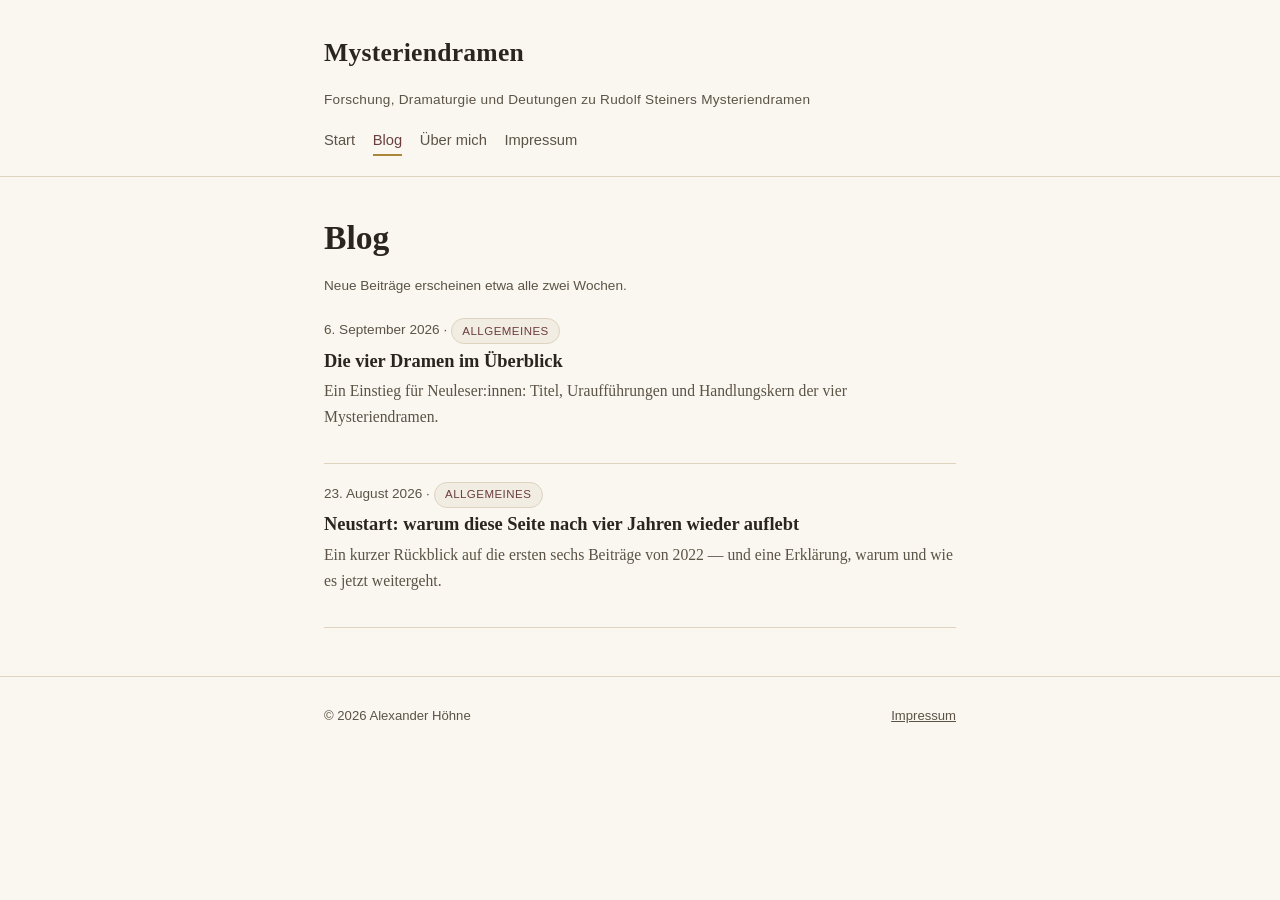
==== blog/index.html @ e074fc0d "Grundgerüst_20260823" ====
<!doctype html>
<html lang="de">
<head>
<meta charset="utf-8">
<meta name="viewport" content="width=device-width, initial-scale=1">
<title>Blog — Mysteriendramen</title>
<meta name="description" content="Alle Beiträge zu Rudolf Steiners Mysteriendramen: Forschung, Kontext, Dramaturgie.">
<link rel="stylesheet" href="/assets/css/style.css">
</head>
<body>

<header class="site-header">
  <div class="wrap">
    <a class="brand" href="/">Mysteriendramen</a>
    <div class="tagline">Forschung, Dramaturgie und Deutungen zu Rudolf Steiners Mysteriendramen</div>
    <nav class="site-nav">
      <a href="/">Start</a>
      <a href="/blog/" aria-current="page">Blog</a>
      <a href="/ueber-mich.html">Über mich</a>
      <a href="/impressum.html">Impressum</a>
    </nav>
  </div>
</header>

<main>
  <div class="wrap">

    <h1>Blog</h1>
    <p class="meta">Neue Beiträge erscheinen etwa alle zwei Wochen.</p>

    <ul class="post-list">
      <!-- Neuester Beitrag zuoberst; beim Hinzufügen eines neuen Posts hier einen <li>-Block einfügen -->
      <li>
        <div class="meta">6. September 2026 &middot; <span class="tag">Allgemeines</span></div>
        <h2><a href="/blog/2026-09-06-vier-dramen-ueberblick.html">Die vier Dramen im Überblick</a></h2>
        <p class="post-excerpt">Ein Einstieg für Neuleser:innen: Titel, Uraufführungen und Handlungskern der vier Mysteriendramen.</p>
      </li>
      <li>
        <div class="meta">23. August 2026 &middot; <span class="tag">Allgemeines</span></div>
        <h2><a href="/blog/2026-08-23-neustart.html">Neustart: warum diese Seite nach vier Jahren wieder auflebt</a></h2>
        <p class="post-excerpt">Ein kurzer Rückblick auf die ersten sechs Beiträge von 2022 — und eine Erklärung, warum und wie es jetzt weitergeht.</p>
      </li>
    </ul>

  </div>
</main>

<footer class="site-footer">
  <div class="wrap">
    <span>© 2026 Alexander Höhne</span>
    <a href="/impressum.html">Impressum</a>
  </div>
</footer>

</body>
</html>
---- assets/css/style.css ----
/* mysteriendramen.ch — Basisstile
   Mobile-first, responsive, keine externen Abhängigkeiten. */

:root {
  --bg: #faf7f1;
  --bg-raised: #f2ede2;
  --ink: #2a251e;
  --ink-soft: #5b5346;
  --rule: #ddd3bf;
  --accent: #6b3f3f;
  --accent-soft: #a9863a;
  --link: #3b4a5a;
  --max-width: 42rem;
  --font-serif: Georgia, 'Iowan Old Style', 'Palatino Linotype', 'Book Antiqua', 'PT Serif', serif;
  --font-sans: -apple-system, BlinkMacSystemFont, 'Segoe UI', Roboto, Helvetica, Arial, sans-serif;
}

@media (prefers-color-scheme: dark) {
  :root {
    --bg: #1c1a16;
    --bg-raised: #262319;
    --ink: #ece6d9;
    --ink-soft: #b9b0a0;
    --rule: #3a352a;
    --accent: #d18a8a;
    --accent-soft: #d9b673;
    --link: #9db1c9;
  }
}

* { box-sizing: border-box; }

html {
  -webkit-text-size-adjust: 100%;
}

body {
  margin: 0;
  background: var(--bg);
  color: var(--ink);
  font-family: var(--font-serif);
  font-size: clamp(1rem, 0.94rem + 0.3vw, 1.125rem);
  line-height: 1.65;
  text-rendering: optimizeLegibility;
}

.wrap {
  max-width: var(--max-width);
  margin: 0 auto;
  padding: 0 1.25rem;
}

/* Header */
header.site-header {
  border-bottom: 1px solid var(--rule);
  padding: 2rem 0 1.25rem;
}

header.site-header .wrap {
  display: flex;
  flex-direction: column;
  gap: 0.9rem;
}

.brand {
  font-family: var(--font-serif);
  font-size: 1.6rem;
  font-weight: 700;
  letter-spacing: 0.01em;
  color: var(--ink);
  text-decoration: none;
}

.tagline {
  font-family: var(--font-sans);
  font-size: 0.85rem;
  color: var(--ink-soft);
  letter-spacing: 0.02em;
}

nav.site-nav {
  font-family: var(--font-sans);
  font-size: 0.92rem;
  display: flex;
  flex-wrap: wrap;
  gap: 0.35rem 1.1rem;
}

nav.site-nav a {
  color: var(--ink-soft);
  text-decoration: none;
  padding: 0.15rem 0;
  border-bottom: 2px solid transparent;
}

nav.site-nav a:hover,
nav.site-nav a[aria-current="page"] {
  color: var(--accent);
  border-bottom-color: var(--accent-soft);
}

/* Main content */
main {
  padding: 2.5rem 0 3rem;
}

main .wrap > * + * {
  margin-top: 1.15em;
}

h1, h2, h3 {
  font-family: var(--font-serif);
  line-height: 1.25;
  color: var(--ink);
}

h1 { font-size: clamp(1.6rem, 1.4rem + 1vw, 2.1rem); margin: 0 0 0.4em; }
h2 { font-size: clamp(1.25rem, 1.15rem + 0.5vw, 1.5rem); margin-top: 1.8em; }
h3 { font-size: 1.1rem; margin-top: 1.4em; }

p { margin: 1em 0; }

a { color: var(--link); }
a:hover { color: var(--accent); }

blockquote {
  margin: 1.5em 0;
  padding: 0.2em 1.2em;
  border-left: 3px solid var(--accent-soft);
  color: var(--ink-soft);
  font-style: italic;
}

.meta {
  font-family: var(--font-sans);
  font-size: 0.85rem;
  color: var(--ink-soft);
}

.tag {
  display: inline-block;
  font-family: var(--font-sans);
  font-size: 0.72rem;
  letter-spacing: 0.04em;
  text-transform: uppercase;
  color: var(--accent);
  background: var(--bg-raised);
  border: 1px solid var(--rule);
  border-radius: 999px;
  padding: 0.15rem 0.65rem;
  margin: 0 0.35rem 0.35rem 0;
}

hr.rule {
  border: none;
  border-top: 1px solid var(--rule);
  margin: 2.5rem 0;
}

/* Blog archive list */
.post-list {
  list-style: none;
  margin: 0;
  padding: 0;
}

.post-list li {
  padding: 1.1rem 0;
  border-bottom: 1px solid var(--rule);
}

.post-list li:first-child { padding-top: 0; }

.post-list h2 {
  margin: 0 0 0.25rem;
  font-size: 1.15rem;
}

.post-list h2 a {
  text-decoration: none;
  color: var(--ink);
}

.post-list h2 a:hover { color: var(--accent); }

.post-excerpt {
  color: var(--ink-soft);
  font-size: 0.98rem;
  margin-top: 0.35rem;
}

/* Footer */
footer.site-footer {
  border-top: 1px solid var(--rule);
  padding: 1.75rem 0 2.5rem;
  font-family: var(--font-sans);
  font-size: 0.82rem;
  color: var(--ink-soft);
}

footer.site-footer a { color: var(--ink-soft); }
footer.site-footer a:hover { color: var(--accent); }

footer.site-footer .wrap {
  display: flex;
  flex-wrap: wrap;
  gap: 0.5rem 1.25rem;
  justify-content: space-between;
  align-items: baseline;
}

/* Small screens: tighten padding a touch further down */
@media (max-width: 22em) {
  .wrap { padding: 0 1rem; }
}

/* Wider screens: a touch more breathing room, not a wider column
   (keeps line length readable) */
@media (min-width: 60em) {
  header.site-header, main, footer.site-footer {
    padding-left: 0;
  }
}
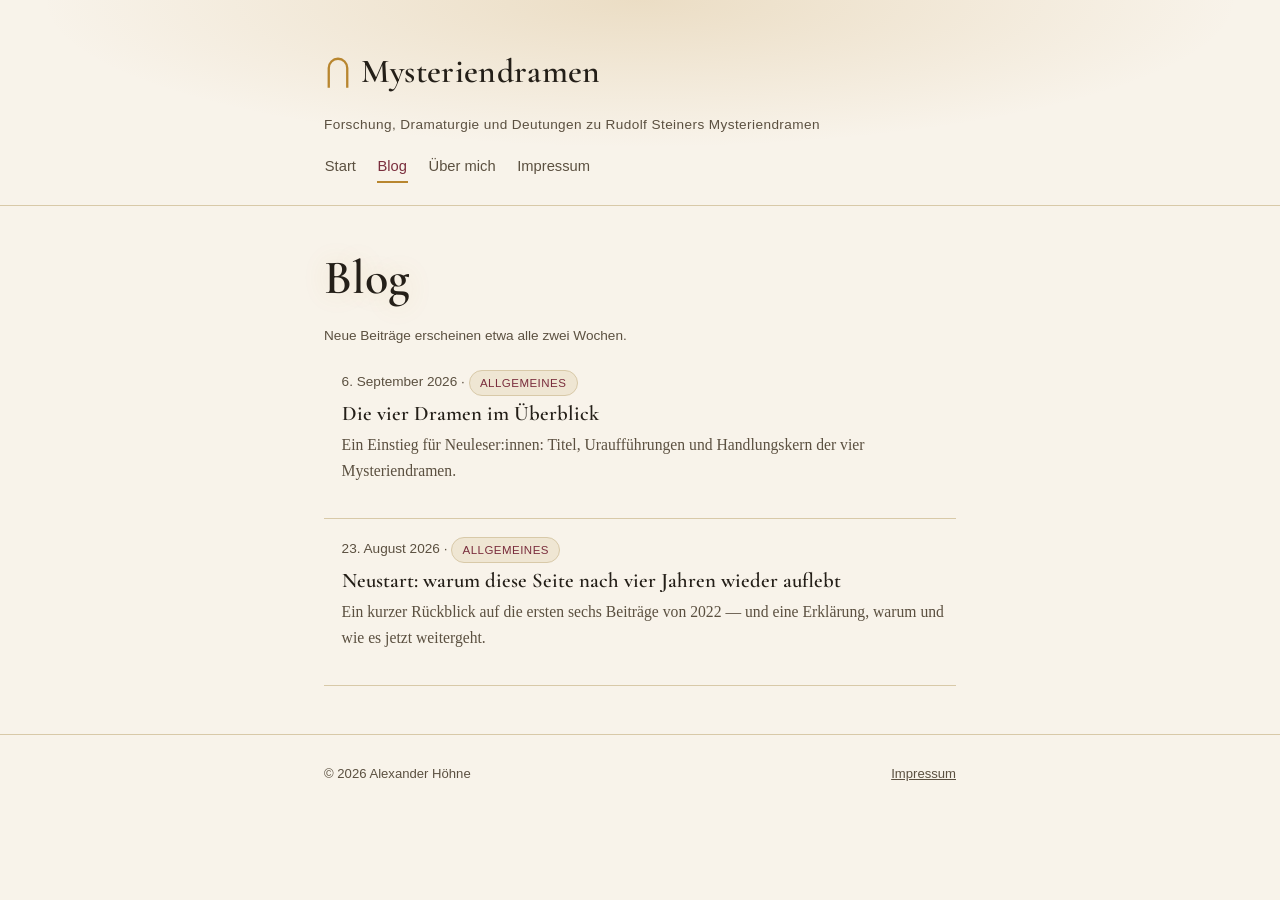
==== commit 0824a95a: "Uodate_Design_20260823" ====
--- a/blog/index.html
+++ b/blog/index.html
@@ -5,6 +5,9 @@
 <meta name="viewport" content="width=device-width, initial-scale=1">
 <title>Blog — Mysteriendramen</title>
 <meta name="description" content="Alle Beiträge zu Rudolf Steiners Mysteriendramen: Forschung, Kontext, Dramaturgie.">
+<link rel="preconnect" href="https://fonts.googleapis.com">
+<link rel="preconnect" href="https://fonts.gstatic.com" crossorigin>
+<link href="https://fonts.googleapis.com/css2?family=Cormorant+Garamond:ital,wght@0,500;0,600;0,700;1,600&display=swap" rel="stylesheet">
 <link rel="stylesheet" href="/assets/css/style.css">
 </head>
 <body>
--- a/assets/css/style.css
+++ b/assets/css/style.css
@@ -1,38 +1,45 @@
-/* mysteriendramen.ch — Basisstile
-   Mobile-first, responsive, keine externen Abhängigkeiten. */
+/* mysteriendramen.ch — Basisstile, v2
+   Mobile-first, responsive. Motive: Schwelle/Portal, Spiegel/Symmetrie,
+   Morgenlicht ("Der Sonne Licht durchflutet"). Ein externer Font (Google
+   Fonts) für die Display-Überschriften, sonst keine Abhängigkeiten. */
 
 :root {
-  --bg: #faf7f1;
-  --bg-raised: #f2ede2;
-  --ink: #2a251e;
-  --ink-soft: #5b5346;
-  --rule: #ddd3bf;
-  --accent: #6b3f3f;
-  --accent-soft: #a9863a;
-  --link: #3b4a5a;
+  --bg: #f8f3ea;
+  --bg-raised: #efe6d3;
+  --ink: #241f18;
+  --ink-soft: #5b5040;
+  --rule: #d8c9a8;
+  --accent: #7a2e3d;
+  --accent-soft: #b8862f;
+  --accent-2: #3f3a68;
+  --link: #35476b;
+  --glow: rgba(184, 134, 47, 0.20);
   --max-width: 42rem;
   --font-serif: Georgia, 'Iowan Old Style', 'Palatino Linotype', 'Book Antiqua', 'PT Serif', serif;
+  --font-display: 'Cormorant Garamond', Georgia, 'Palatino Linotype', serif;
   --font-sans: -apple-system, BlinkMacSystemFont, 'Segoe UI', Roboto, Helvetica, Arial, sans-serif;
+  --portal-glyph: url("data:image/svg+xml,%3Csvg xmlns='http://www.w3.org/2000/svg' viewBox='0 0 24 32'%3E%3Cpath d='M4 30 V13 A8 8 0 0 1 20 13 V30' fill='none' stroke='%23b8862f' stroke-width='2'/%3E%3C/svg%3E");
 }
 
 @media (prefers-color-scheme: dark) {
   :root {
-    --bg: #1c1a16;
-    --bg-raised: #262319;
-    --ink: #ece6d9;
-    --ink-soft: #b9b0a0;
-    --rule: #3a352a;
-    --accent: #d18a8a;
-    --accent-soft: #d9b673;
-    --link: #9db1c9;
+    --bg: #14111e;
+    --bg-raised: #1e1a2c;
+    --ink: #efe6d2;
+    --ink-soft: #bcae94;
+    --rule: #35304a;
+    --accent: #e08a9a;
+    --accent-soft: #e3b968;
+    --accent-2: #a99bf0;
+    --link: #a8b8dd;
+    --glow: rgba(227, 185, 104, 0.16);
+    --portal-glyph: url("data:image/svg+xml,%3Csvg xmlns='http://www.w3.org/2000/svg' viewBox='0 0 24 32'%3E%3Cpath d='M4 30 V13 A8 8 0 0 1 20 13 V30' fill='none' stroke='%23e3b968' stroke-width='2'/%3E%3C/svg%3E");
   }
 }
 
 * { box-sizing: border-box; }
 
-html {
-  -webkit-text-size-adjust: 100%;
-}
+html { -webkit-text-size-adjust: 100%; }
 
 body {
   margin: 0;
@@ -50,10 +57,15 @@
   padding: 0 1.25rem;
 }
 
-/* Header */
+a { color: var(--link); transition: color 0.2s ease; }
+a:hover { color: var(--accent); }
+
+/* Header: Morgenlicht-Verlauf hinter dem Titel */
 header.site-header {
+  position: relative;
+  background: radial-gradient(ellipse 65% 100% at 50% 0%, var(--glow), transparent 72%);
   border-bottom: 1px solid var(--rule);
-  padding: 2rem 0 1.25rem;
+  padding: 2.75rem 0 1.5rem;
 }
 
 header.site-header .wrap {
@@ -63,19 +75,30 @@
 }
 
 .brand {
-  font-family: var(--font-serif);
-  font-size: 1.6rem;
-  font-weight: 700;
+  display: inline-flex;
+  align-items: center;
+  gap: 0.5rem;
+  font-family: var(--font-display);
+  font-size: 2.1rem;
+  font-weight: 600;
   letter-spacing: 0.01em;
   color: var(--ink);
   text-decoration: none;
 }
 
+.brand::before {
+  content: "";
+  display: inline-block;
+  width: 0.85em;
+  height: 1.1em;
+  background: var(--portal-glyph) no-repeat center / contain;
+}
+
 .tagline {
   font-family: var(--font-sans);
   font-size: 0.85rem;
   color: var(--ink-soft);
-  letter-spacing: 0.02em;
+  letter-spacing: 0.03em;
 }
 
 nav.site-nav {
@@ -83,45 +106,56 @@
   font-size: 0.92rem;
   display: flex;
   flex-wrap: wrap;
-  gap: 0.35rem 1.1rem;
+  gap: 0.35rem 1.25rem;
 }
 
 nav.site-nav a {
+  position: relative;
   color: var(--ink-soft);
   text-decoration: none;
-  padding: 0.15rem 0;
-  border-bottom: 2px solid transparent;
+  padding: 0.2rem 0.05rem;
+}
+
+nav.site-nav a::after {
+  content: "";
+  position: absolute;
+  left: 50%;
+  right: 50%;
+  bottom: -2px;
+  height: 2px;
+  background: var(--accent-soft);
+  transition: left 0.25s ease, right 0.25s ease;
 }
 
 nav.site-nav a:hover,
-nav.site-nav a[aria-current="page"] {
-  color: var(--accent);
-  border-bottom-color: var(--accent-soft);
-}
+nav.site-nav a[aria-current="page"] { color: var(--accent); }
+
+nav.site-nav a:hover::after,
+nav.site-nav a[aria-current="page"]::after { left: 0; right: 0; }
 
 /* Main content */
-main {
-  padding: 2.5rem 0 3rem;
-}
-
-main .wrap > * + * {
-  margin-top: 1.15em;
-}
+main { padding: 2.75rem 0 3rem; }
+
+main .wrap > * + * { margin-top: 1.15em; }
 
 h1, h2, h3 {
-  font-family: var(--font-serif);
-  line-height: 1.25;
+  font-family: var(--font-display);
+  font-weight: 600;
+  line-height: 1.2;
   color: var(--ink);
 }
 
-h1 { font-size: clamp(1.6rem, 1.4rem + 1vw, 2.1rem); margin: 0 0 0.4em; }
-h2 { font-size: clamp(1.25rem, 1.15rem + 0.5vw, 1.5rem); margin-top: 1.8em; }
-h3 { font-size: 1.1rem; margin-top: 1.4em; }
+h1 {
+  font-size: clamp(2rem, 1.6rem + 2vw, 3rem);
+  margin: 0 0 0.35em;
+  text-shadow: 0 0 28px var(--glow);
+  animation: riseIn 0.7s ease both;
+}
+
+h2 { font-size: clamp(1.4rem, 1.25rem + 0.7vw, 1.75rem); margin-top: 1.9em; }
+h3 { font-size: 1.25rem; margin-top: 1.5em; }
 
 p { margin: 1em 0; }
-
-a { color: var(--link); }
-a:hover { color: var(--accent); }
 
 blockquote {
   margin: 1.5em 0;
@@ -149,45 +183,66 @@
   border-radius: 999px;
   padding: 0.15rem 0.65rem;
   margin: 0 0.35rem 0.35rem 0;
-}
-
+  transition: border-color 0.2s ease, color 0.2s ease;
+}
+
+/* Spiegel-Trenner: zwei sich spiegelnde Linien mit Rautenpunkt in der Mitte */
 hr.rule {
   border: none;
-  border-top: 1px solid var(--rule);
-  margin: 2.5rem 0;
+  height: 1px;
+  background: linear-gradient(to right, transparent, var(--rule) 18%, var(--rule) 82%, transparent);
+  margin: 3rem 0;
+  position: relative;
+}
+
+hr.rule::after {
+  content: "";
+  position: absolute;
+  top: 50%;
+  left: 50%;
+  width: 7px;
+  height: 7px;
+  background: var(--accent-soft);
+  transform: translate(-50%, -50%) rotate(45deg);
 }
 
 /* Blog archive list */
-.post-list {
-  list-style: none;
-  margin: 0;
-  padding: 0;
-}
+.post-list { list-style: none; margin: 0; padding: 0; }
 
 .post-list li {
-  padding: 1.1rem 0;
+  position: relative;
+  padding: 1.15rem 0 1.15rem 1.1rem;
   border-bottom: 1px solid var(--rule);
-}
-
-.post-list li:first-child { padding-top: 0; }
+  transition: background-color 0.2s ease;
+}
+
+.post-list li::before {
+  content: "";
+  position: absolute;
+  left: 0;
+  top: 0.4rem;
+  bottom: 0.4rem;
+  width: 3px;
+  background: var(--accent-soft);
+  transform: scaleY(0);
+  transform-origin: center;
+  transition: transform 0.25s ease;
+}
+
+.post-list li:hover { background: var(--bg-raised); }
+.post-list li:hover::before { transform: scaleY(1); }
+
+.post-list li:first-child { padding-top: 0.15rem; }
 
 .post-list h2 {
   margin: 0 0 0.25rem;
-  font-size: 1.15rem;
-}
-
-.post-list h2 a {
-  text-decoration: none;
-  color: var(--ink);
-}
-
+  font-size: 1.3rem;
+}
+
+.post-list h2 a { text-decoration: none; color: var(--ink); }
 .post-list h2 a:hover { color: var(--accent); }
 
-.post-excerpt {
-  color: var(--ink-soft);
-  font-size: 0.98rem;
-  margin-top: 0.35rem;
-}
+.post-excerpt { color: var(--ink-soft); font-size: 0.98rem; margin-top: 0.35rem; }
 
 /* Footer */
 footer.site-footer {
@@ -209,15 +264,15 @@
   align-items: baseline;
 }
 
-/* Small screens: tighten padding a touch further down */
+@keyframes riseIn {
+  from { opacity: 0; transform: translateY(10px); }
+  to { opacity: 1; transform: none; }
+}
+
+@media (prefers-reduced-motion: reduce) {
+  * { animation: none !important; transition: none !important; }
+}
+
 @media (max-width: 22em) {
   .wrap { padding: 0 1rem; }
 }
-
-/* Wider screens: a touch more breathing room, not a wider column
-   (keeps line length readable) */
-@media (min-width: 60em) {
-  header.site-header, main, footer.site-footer {
-    padding-left: 0;
-  }
-}
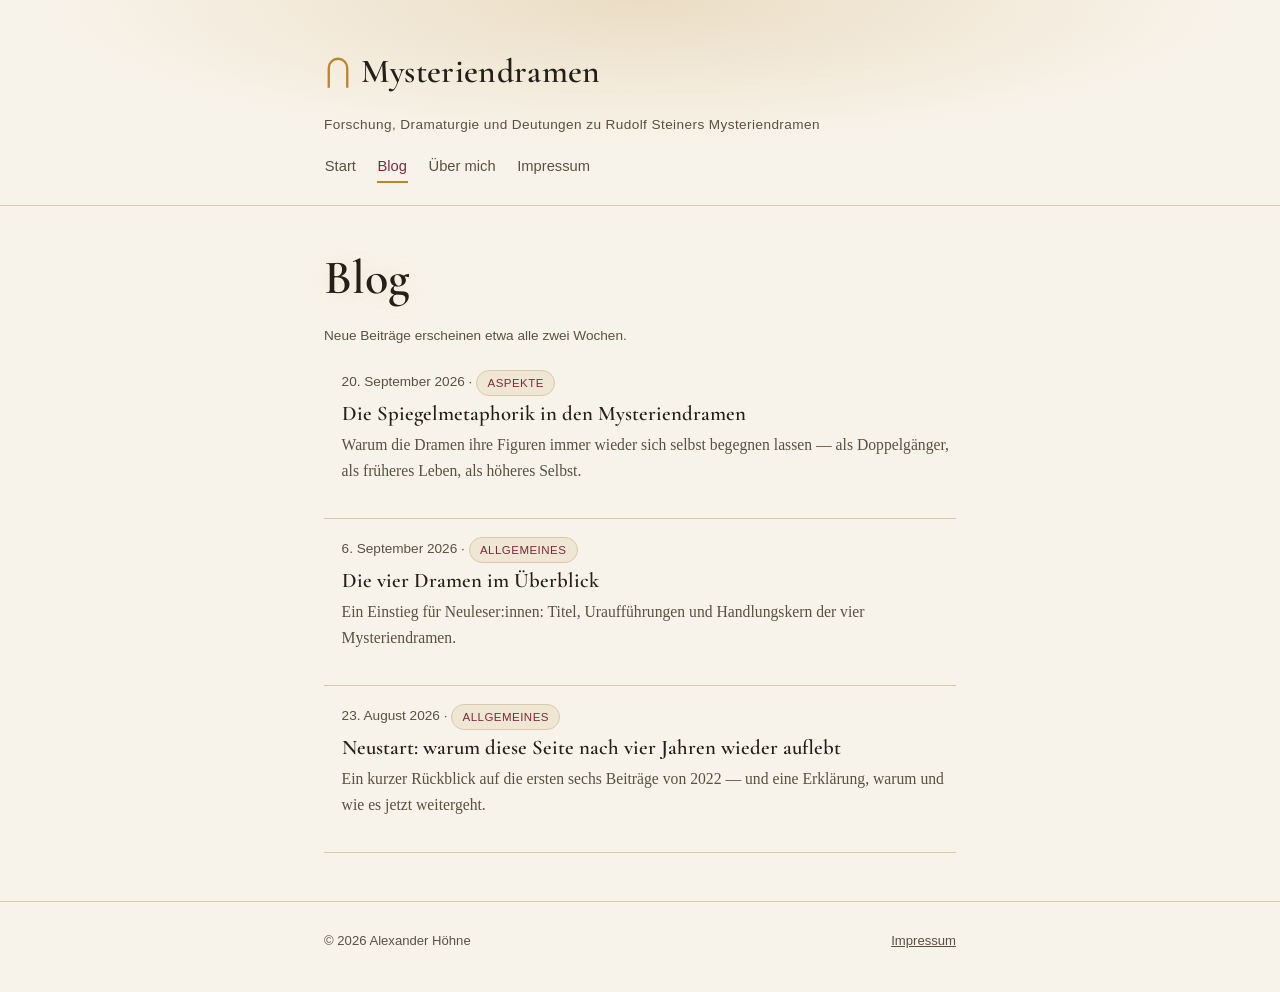
==== commit 00d88119: "Korrekturen_20260823" ====
--- a/blog/index.html
+++ b/blog/index.html
@@ -34,6 +34,11 @@
     <ul class="post-list">
       <!-- Neuester Beitrag zuoberst; beim Hinzufügen eines neuen Posts hier einen <li>-Block einfügen -->
       <li>
+        <div class="meta">20. September 2026 &middot; <span class="tag">Aspekte</span></div>
+        <h2><a href="/blog/2026-09-20-spiegelmetaphorik.html">Die Spiegelmetaphorik in den Mysteriendramen</a></h2>
+        <p class="post-excerpt">Warum die Dramen ihre Figuren immer wieder sich selbst begegnen lassen — als Doppelgänger, als früheres Leben, als höheres Selbst.</p>
+      </li>
+      <li>
         <div class="meta">6. September 2026 &middot; <span class="tag">Allgemeines</span></div>
         <h2><a href="/blog/2026-09-06-vier-dramen-ueberblick.html">Die vier Dramen im Überblick</a></h2>
         <p class="post-excerpt">Ein Einstieg für Neuleser:innen: Titel, Uraufführungen und Handlungskern der vier Mysteriendramen.</p>
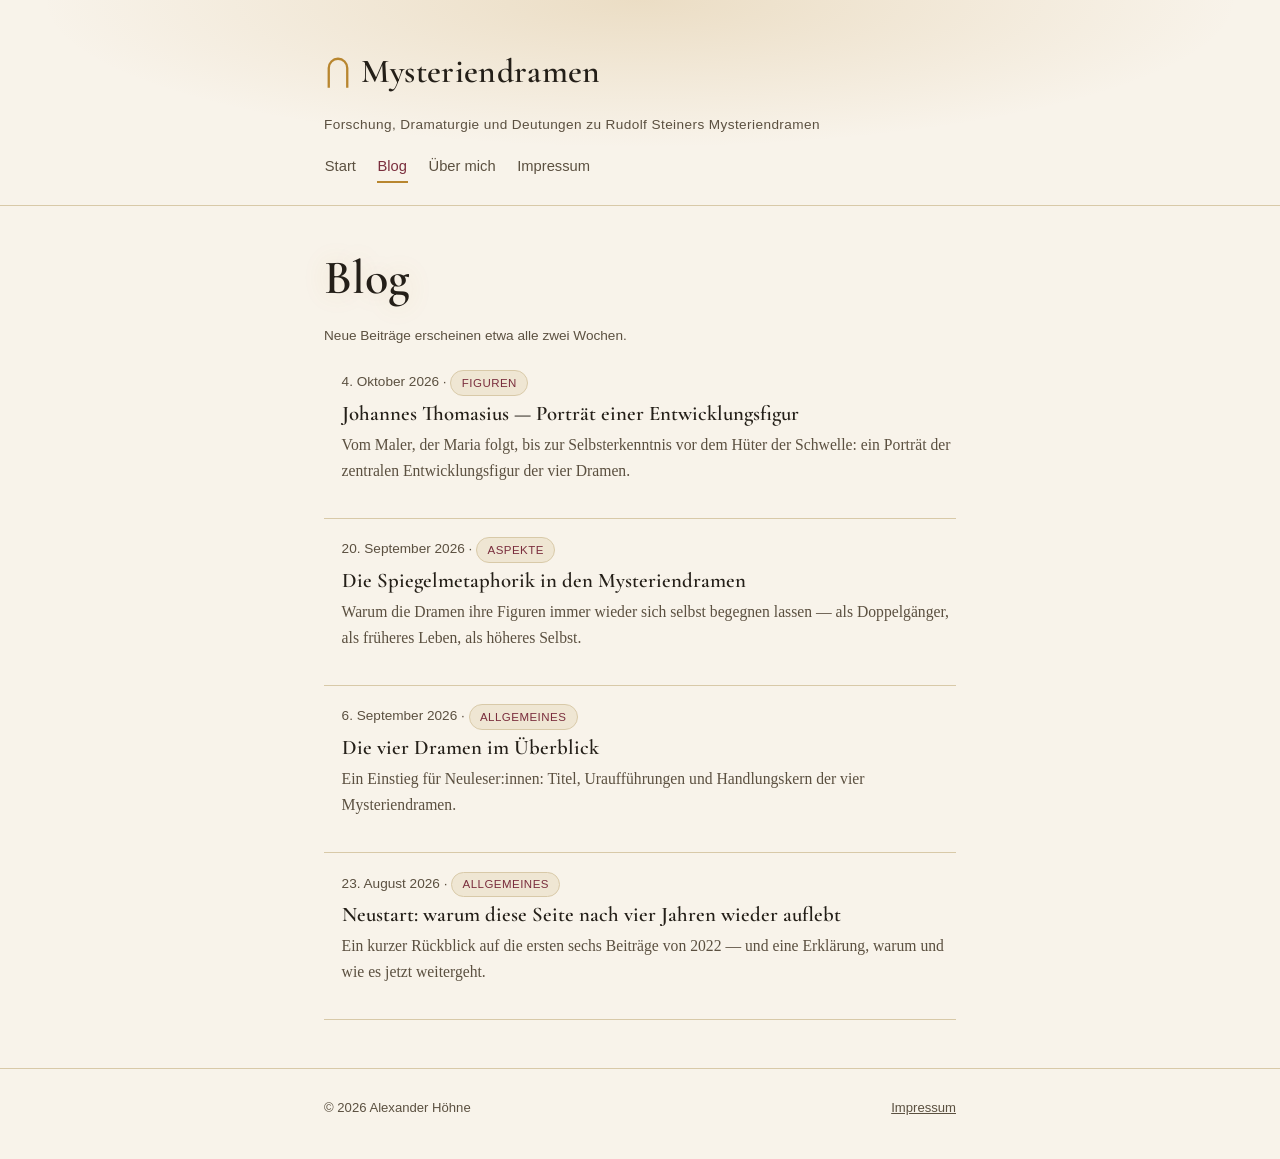
==== commit 73f5ffb8: "Blogaufsatz 2026-10-04" ====
--- a/blog/index.html
+++ b/blog/index.html
@@ -34,6 +34,11 @@
     <ul class="post-list">
       <!-- Neuester Beitrag zuoberst; beim Hinzufügen eines neuen Posts hier einen <li>-Block einfügen -->
       <li>
+        <div class="meta">4. Oktober 2026 &middot; <span class="tag">Figuren</span></div>
+        <h2><a href="/blog/2026-10-04-johannes-thomasius.html">Johannes Thomasius — Porträt einer Entwicklungsfigur</a></h2>
+        <p class="post-excerpt">Vom Maler, der Maria folgt, bis zur Selbsterkenntnis vor dem Hüter der Schwelle: ein Porträt der zentralen Entwicklungsfigur der vier Dramen.</p>
+      </li>
+      <li>
         <div class="meta">20. September 2026 &middot; <span class="tag">Aspekte</span></div>
         <h2><a href="/blog/2026-09-20-spiegelmetaphorik.html">Die Spiegelmetaphorik in den Mysteriendramen</a></h2>
         <p class="post-excerpt">Warum die Dramen ihre Figuren immer wieder sich selbst begegnen lassen — als Doppelgänger, als früheres Leben, als höheres Selbst.</p>
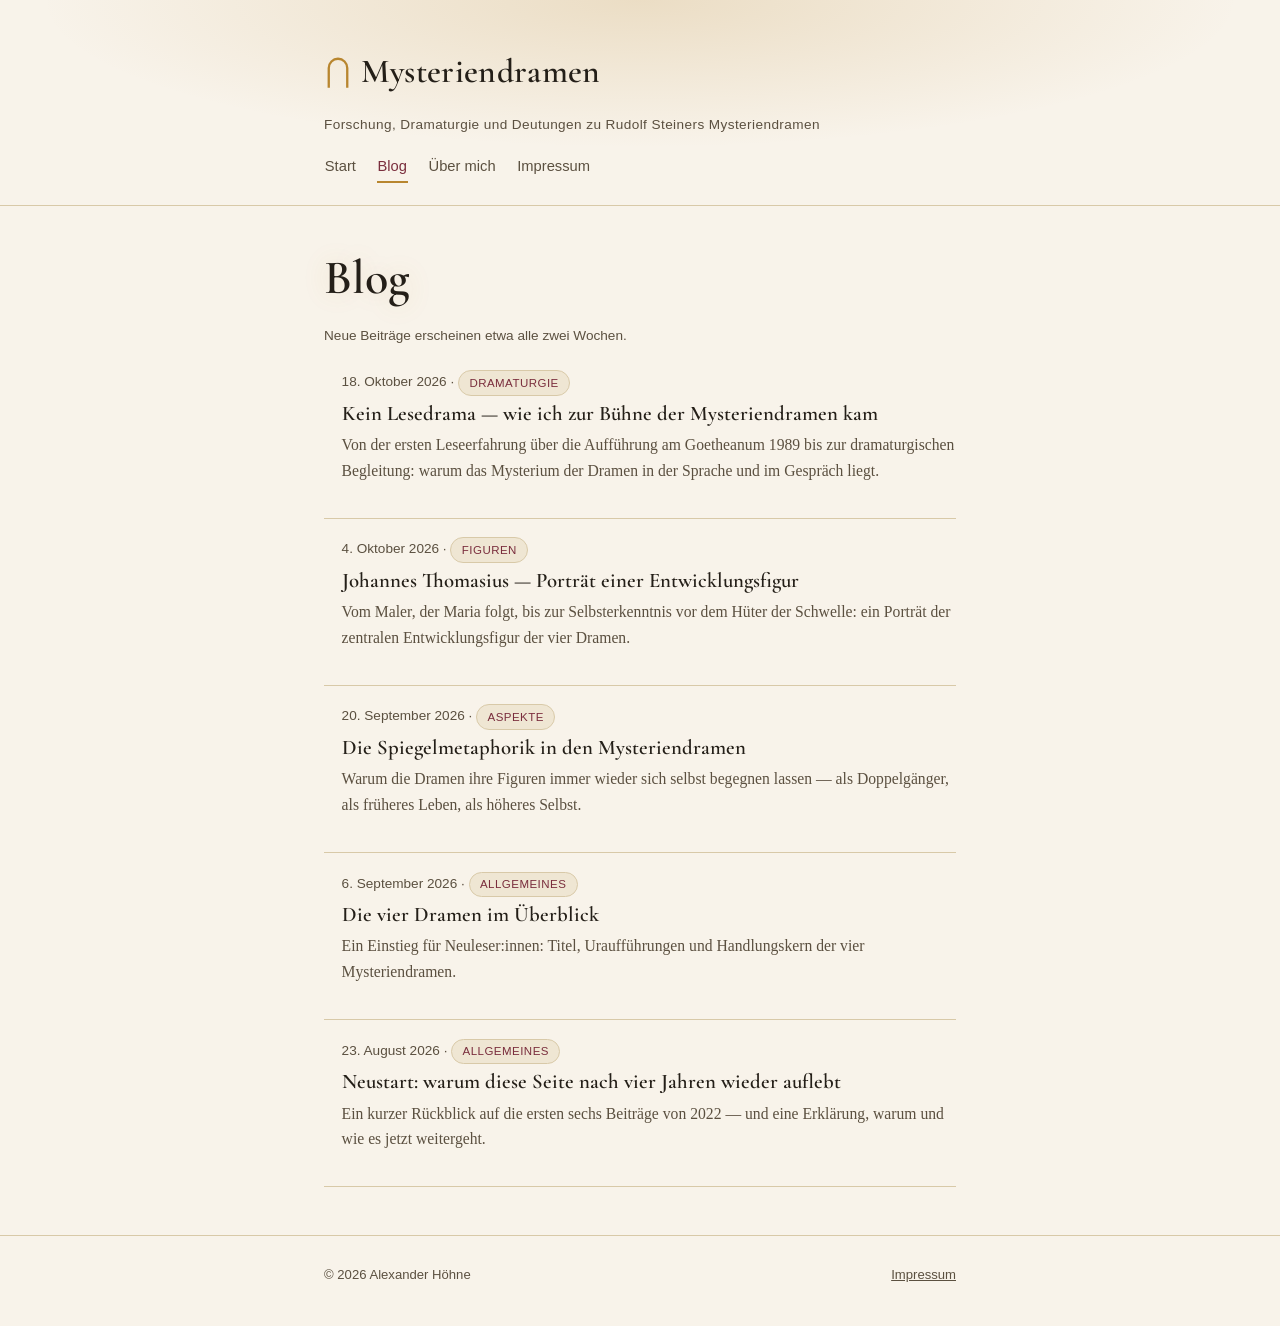
==== commit 213dcf13: "Blog 2026-10-18_und_Korrekturen" ====
--- a/blog/index.html
+++ b/blog/index.html
@@ -34,6 +34,11 @@
     <ul class="post-list">
       <!-- Neuester Beitrag zuoberst; beim Hinzufügen eines neuen Posts hier einen <li>-Block einfügen -->
       <li>
+        <div class="meta">18. Oktober 2026 &middot; <span class="tag">Dramaturgie</span></div>
+        <h2><a href="/blog/2026-10-18-kein-lesedrama.html">Kein Lesedrama — wie ich zur Bühne der Mysteriendramen kam</a></h2>
+        <p class="post-excerpt">Von der ersten Leseerfahrung über die Aufführung am Goetheanum 1989 bis zur dramaturgischen Begleitung: warum das Mysterium der Dramen in der Sprache und im Gespräch liegt.</p>
+      </li>
+      <li>
         <div class="meta">4. Oktober 2026 &middot; <span class="tag">Figuren</span></div>
         <h2><a href="/blog/2026-10-04-johannes-thomasius.html">Johannes Thomasius — Porträt einer Entwicklungsfigur</a></h2>
         <p class="post-excerpt">Vom Maler, der Maria folgt, bis zur Selbsterkenntnis vor dem Hüter der Schwelle: ein Porträt der zentralen Entwicklungsfigur der vier Dramen.</p>
